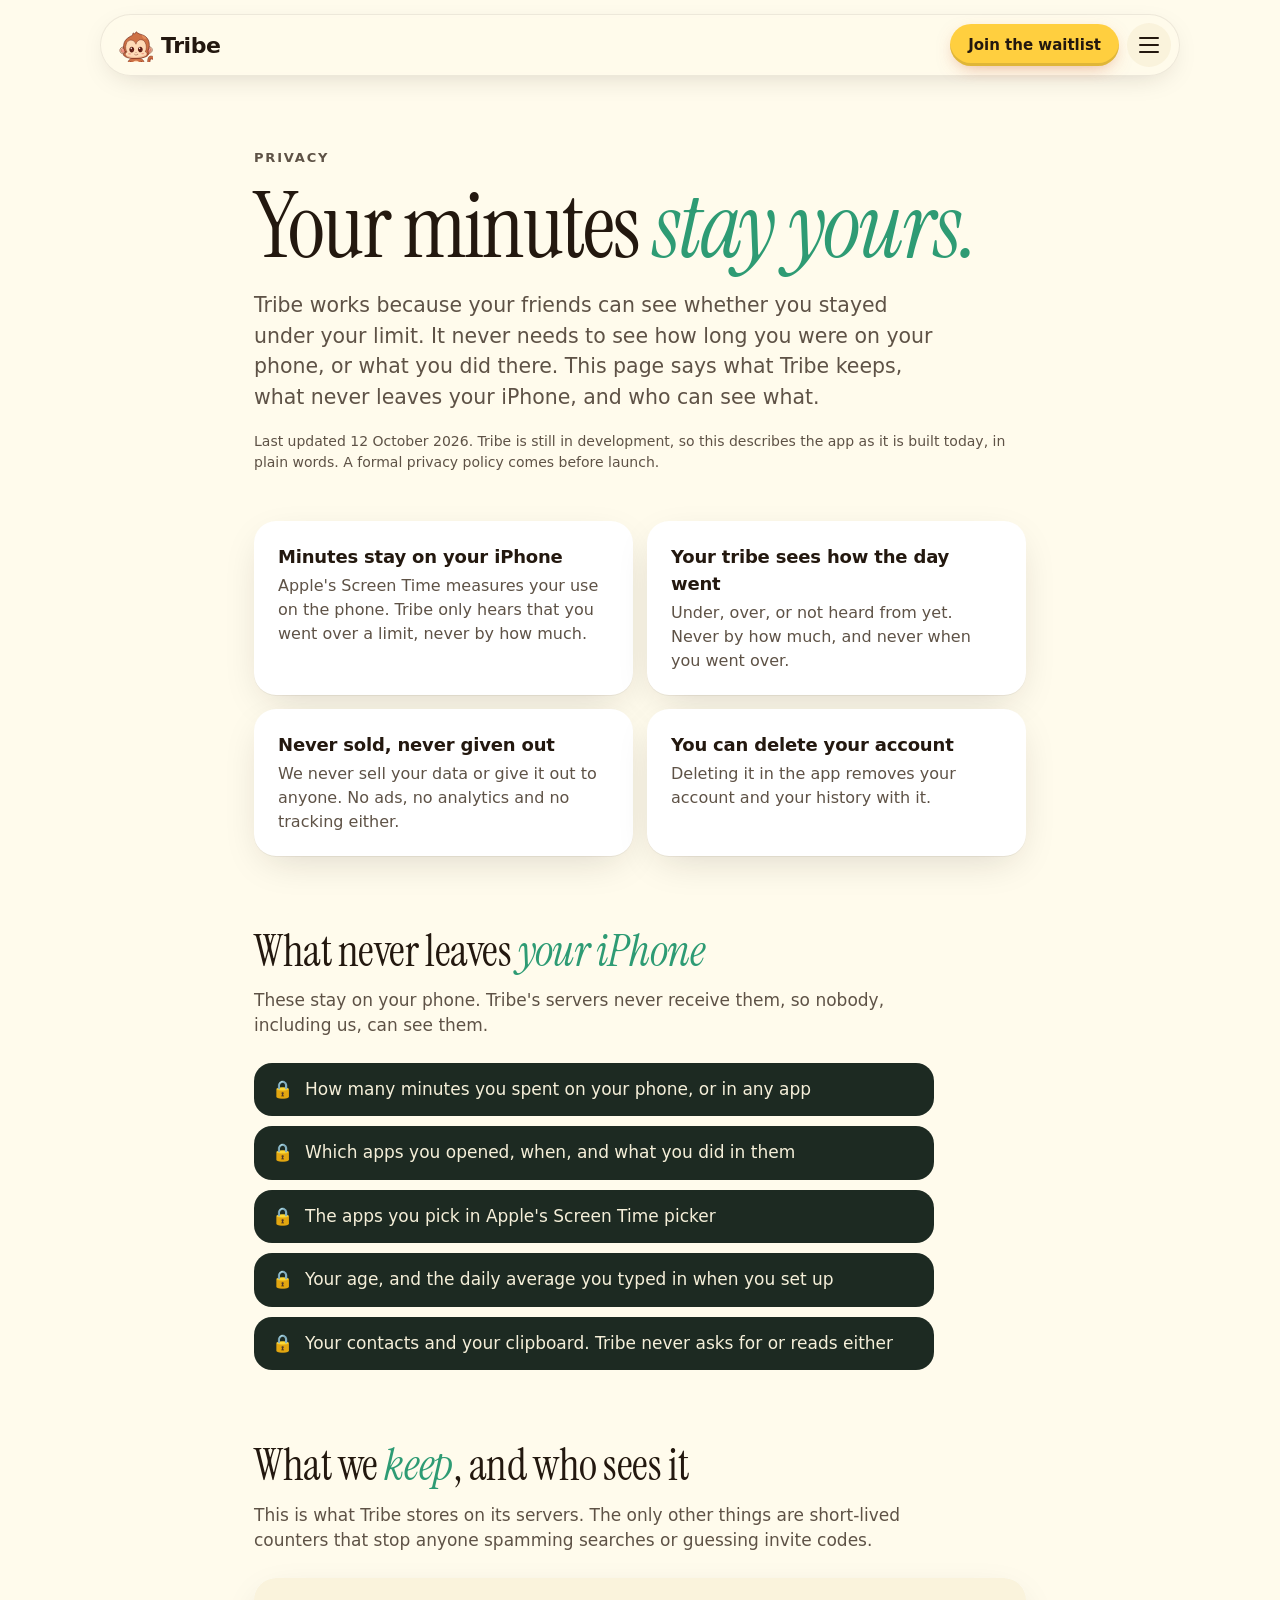
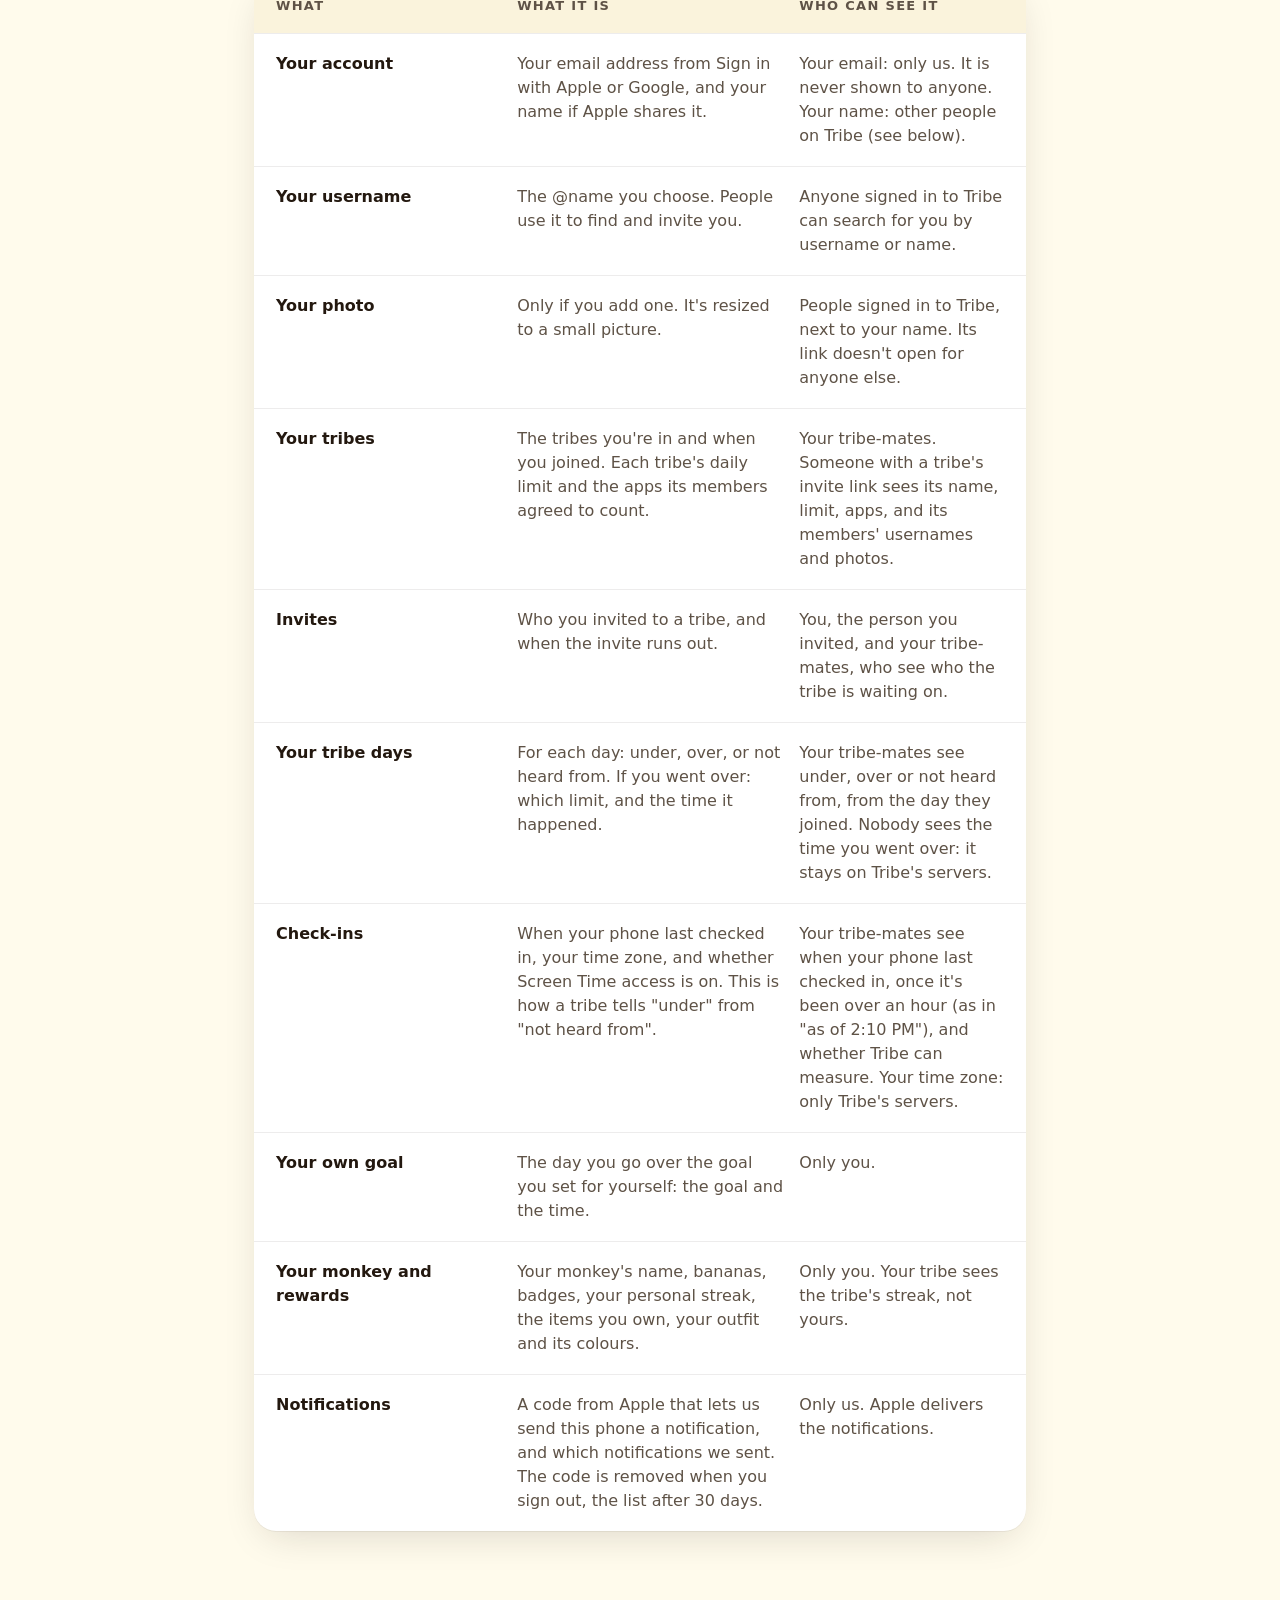
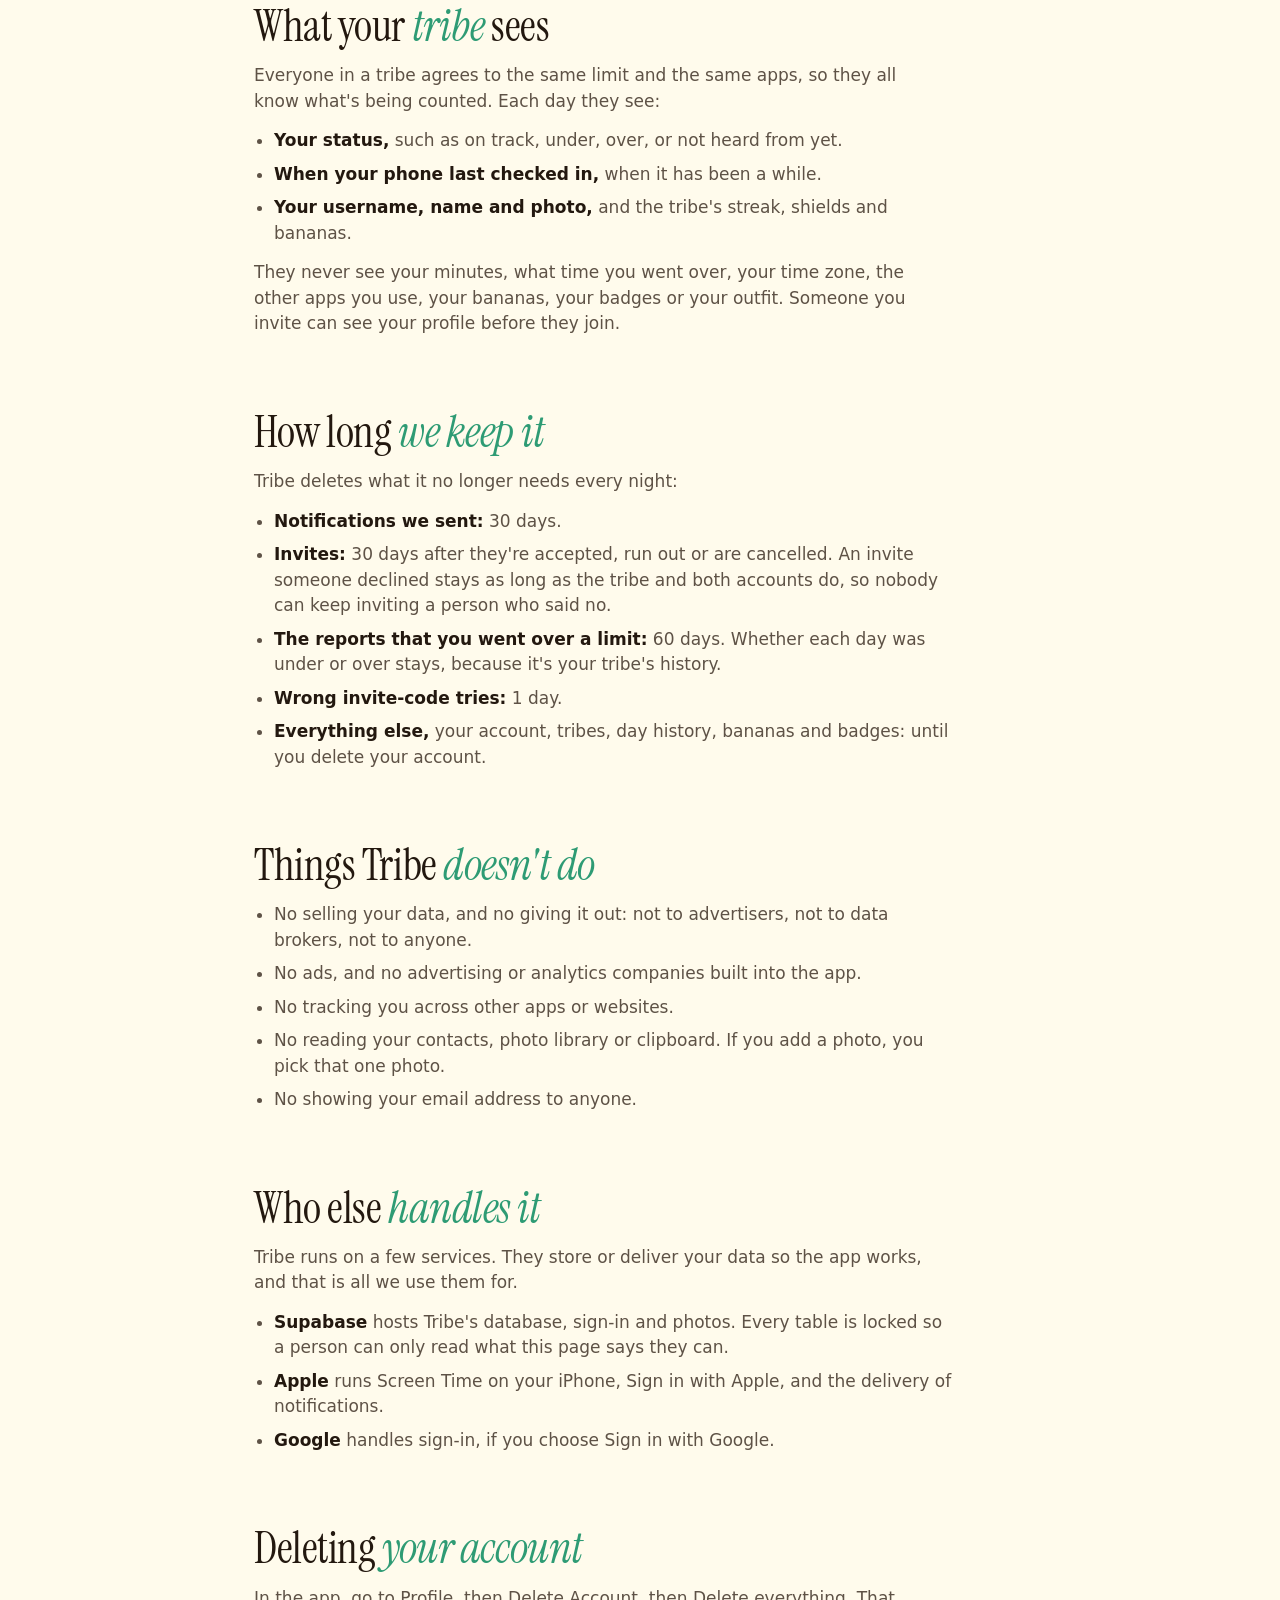
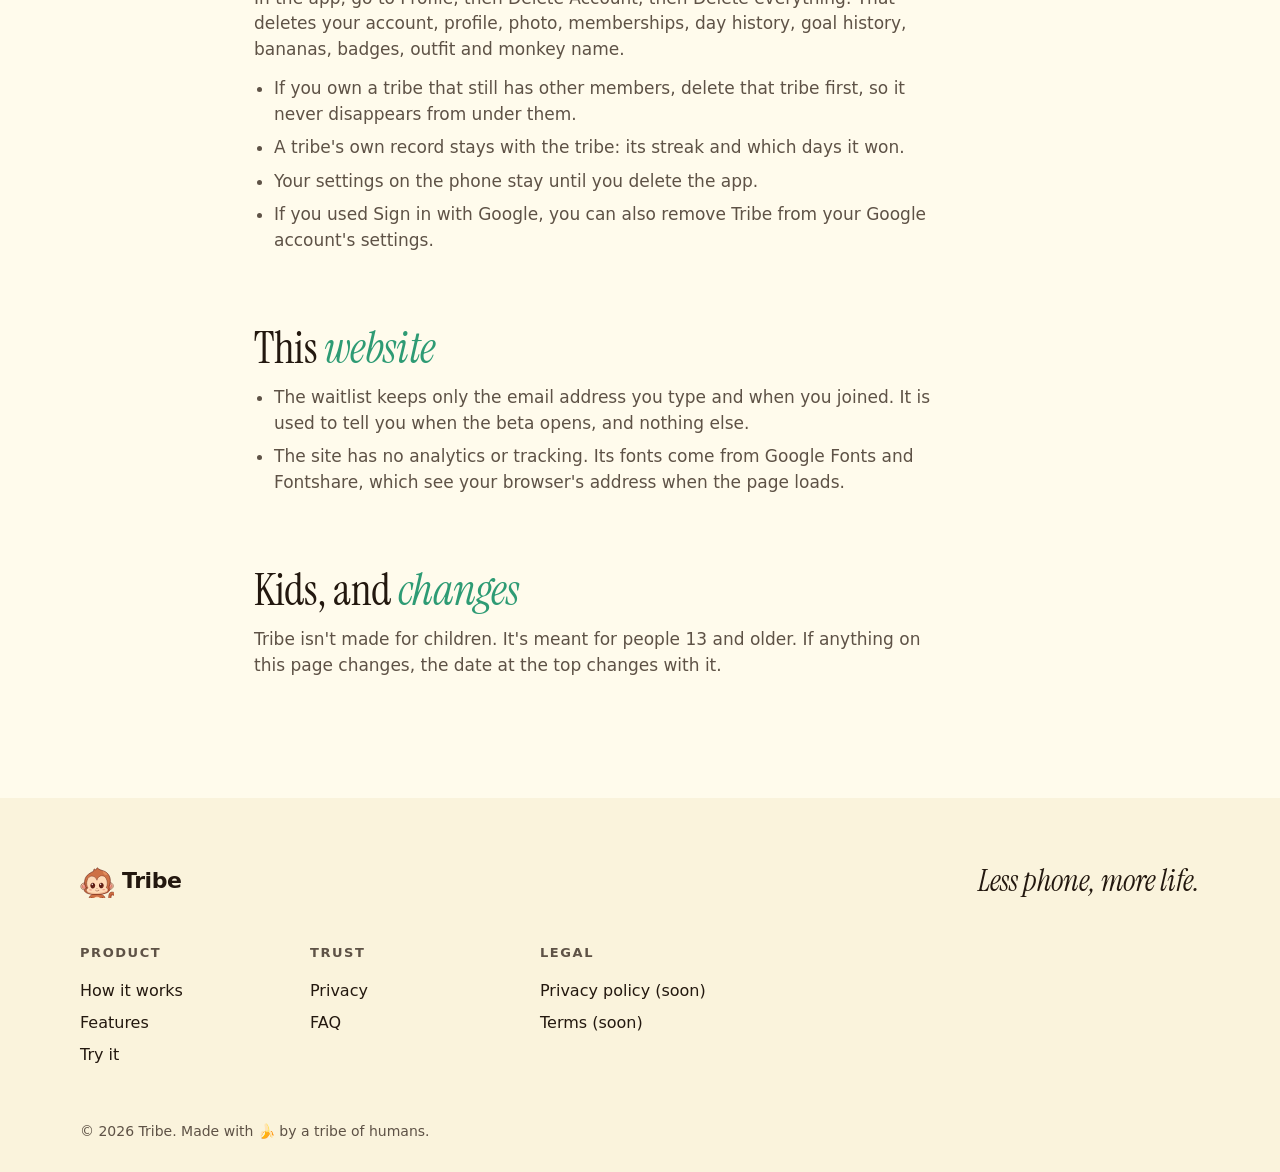
==== privacy.html @ dd42c08a "Tribe's website and app prototype, for GitHub Pages - / is the landing page and /privacy.html the pl" ====
<!doctype html>
<html lang="en">
<head>
  <meta charset="utf-8" />
  <meta name="viewport" content="width=device-width, initial-scale=1" />
  <title>Privacy — Tribe</title>
  <meta name="description" content="What Tribe keeps, what never leaves your iPhone, and who can see what. In plain words." />
  <meta property="og:title" content="Privacy — Tribe" />
  <meta property="og:description" content="Your minutes stay yours. What Tribe keeps, and who can see it." />
  <meta property="og:image" content="https://philipsantiago.github.io/tribewebsite/assets/og-image.png" />
  <meta property="og:url" content="https://philipsantiago.github.io/tribewebsite/privacy.html" />
  <meta name="twitter:card" content="summary_large_image" />
  <link rel="icon" href="assets/monkey-head.svg" type="image/svg+xml" />
  <link rel="preconnect" href="https://fonts.googleapis.com" />
  <link rel="preconnect" href="https://fonts.gstatic.com" crossorigin />
  <link href="https://fonts.googleapis.com/css2?family=Instrument+Serif:ital@0;1&display=swap" rel="stylesheet" />
  <link href="https://api.fontshare.com/v2/css?f[]=satoshi@400,500,700,900&display=swap" rel="stylesheet" />
  <link rel="stylesheet" href="styles.css" />
</head>
<body>

  <header class="nav-wrap">
    <nav class="nav" aria-label="Main">
      <a href="index.html" class="logo" aria-label="Tribe home">
        <img src="assets/monkey-head.svg" alt="" width="34" height="34" />
        <span>Tribe</span>
      </a>
      <div class="nav-end">
        <a href="index.html#waitlist" class="btn btn-primary btn-sm">Join the waitlist</a>
        <button class="menu-btn" type="button" aria-expanded="false" aria-controls="site-menu" aria-label="Menu">
          <span></span><span></span><span></span>
        </button>
      </div>
    </nav>
    <div class="menu" id="site-menu" hidden>
      <a href="index.html#how">How it works</a>
      <a href="index.html#play">Try it</a>
      <a href="index.html#faq">FAQ</a>
      <a href="privacy.html" aria-current="page">Privacy</a>
    </div>
  </header>

  <main class="policy">

    <div class="policy-hero">
      <p class="eyebrow">Privacy</p>
      <h1 class="display sm">Your minutes <em>stay yours.</em></h1>
      <p class="lede">Tribe works because your friends can see whether you stayed under your limit. It never needs to see
        how long you were on your phone, or what you did there. This page says what Tribe keeps, what never leaves your
        iPhone, and who can see what.</p>
      <p class="updated">Last updated 12 October 2026. Tribe is still in development, so this describes the app as it
        is built today, in plain words. A formal privacy policy comes before launch.</p>
    </div>

    <div class="short" aria-label="The short version">
      <div><b>Minutes stay on your iPhone</b><span>Apple's Screen Time measures your use on the phone. Tribe only hears
        that you went over a limit, never by how much.</span></div>
      <div><b>Your tribe sees how the day went</b><span>Under, over, or not heard from yet. Never by how much, and never
        when you went over.</span></div>
      <div><b>Never sold, never given out</b><span>We never sell your data or give it out to anyone. No ads, no
        analytics and no tracking either.</span></div>
      <div><b>You can delete your account</b><span>Deleting it in the app removes your account and your history
        with it.</span></div>
    </div>

    <section aria-labelledby="never">
      <h2 id="never">What never leaves <em>your iPhone</em></h2>
      <p>These stay on your phone. Tribe's servers never receive them, so nobody, including us, can see them.</p>
      <ul class="never">
        <li>How many minutes you spent on your phone, or in any app</li>
        <li>Which apps you opened, when, and what you did in them</li>
        <li>The apps you pick in Apple's Screen Time picker</li>
        <li>Your age, and the daily average you typed in when you set up</li>
        <li>Your contacts and your clipboard. Tribe never asks for or reads either</li>
      </ul>
    </section>

    <section aria-labelledby="keep">
      <h2 id="keep">What we <em>keep</em>, and who sees it</h2>
      <p>This is what Tribe stores on its servers. The only other things are short-lived counters that stop
        anyone spamming searches or guessing invite codes.</p>
      <div class="data" role="table" aria-label="What Tribe keeps">
        <div class="data-row data-head" role="row">
          <span role="columnheader">What</span><span role="columnheader">What it is</span><span role="columnheader">Who can see it</span>
        </div>
        <div class="data-row" role="row">
          <b role="cell">Your account</b>
          <span role="cell">Your email address from Sign in with Apple or Google, and your name if Apple shares it.</span>
          <span role="cell">Your email: only us. It is never shown to anyone. Your name: other people on Tribe (see below).</span>
        </div>
        <div class="data-row" role="row">
          <b role="cell">Your username</b>
          <span role="cell">The @name you choose. People use it to find and invite you.</span>
          <span role="cell">Anyone signed in to Tribe can search for you by username or name.</span>
        </div>
        <div class="data-row" role="row">
          <b role="cell">Your photo</b>
          <span role="cell">Only if you add one. It's resized to a small picture.</span>
          <span role="cell">People signed in to Tribe, next to your name. Its link doesn't open for anyone
            else.</span>
        </div>
        <div class="data-row" role="row">
          <b role="cell">Your tribes</b>
          <span role="cell">The tribes you're in and when you joined. Each tribe's daily limit and the apps its members
            agreed to count.</span>
          <span role="cell">Your tribe-mates. Someone with a tribe's invite link sees its name, limit, apps, and its
            members' usernames and photos.</span>
        </div>
        <div class="data-row" role="row">
          <b role="cell">Invites</b>
          <span role="cell">Who you invited to a tribe, and when the invite runs out.</span>
          <span role="cell">You, the person you invited, and your tribe-mates, who see who the tribe is waiting
            on.</span>
        </div>
        <div class="data-row" role="row">
          <b role="cell">Your tribe days</b>
          <span role="cell">For each day: under, over, or not heard from. If you went over: which limit, and the time it
            happened.</span>
          <span role="cell">Your tribe-mates see under, over or not heard from, from the day they joined. Nobody sees
            the time you went over: it stays on Tribe's servers.</span>
        </div>
        <div class="data-row" role="row">
          <b role="cell">Check-ins</b>
          <span role="cell">When your phone last checked in, your time zone, and whether Screen Time access is on. This
            is how a tribe tells "under" from "not heard from".</span>
          <span role="cell">Your tribe-mates see when your phone last checked in, once it's been over an hour (as in
            "as of 2:10 PM"), and whether Tribe can measure. Your time zone: only Tribe's servers.</span>
        </div>
        <div class="data-row" role="row">
          <b role="cell">Your own goal</b>
          <span role="cell">The day you go over the goal you set for yourself: the goal and the time.</span>
          <span role="cell">Only you.</span>
        </div>
        <div class="data-row" role="row">
          <b role="cell">Your monkey and rewards</b>
          <span role="cell">Your monkey's name, bananas, badges, your personal streak, the items you own, your outfit and
            its colours.</span>
          <span role="cell">Only you. Your tribe sees the tribe's streak, not yours.</span>
        </div>
        <div class="data-row" role="row">
          <b role="cell">Notifications</b>
          <span role="cell">A code from Apple that lets us send this phone a notification, and which notifications we
            sent. The code is removed when you sign out, the list after 30 days.</span>
          <span role="cell">Only us. Apple delivers the notifications.</span>
        </div>
      </div>
    </section>

    <section aria-labelledby="tribe">
      <h2 id="tribe">What your <em>tribe</em> sees</h2>
      <p>Everyone in a tribe agrees to the same limit and the same apps, so they all know what's being counted. Each
        day they see:</p>
      <ul>
        <li><strong>Your status,</strong> such as on track, under, over, or not heard from yet.</li>
        <li><strong>When your phone last checked in,</strong> when it has been a while.</li>
        <li><strong>Your username, name and photo,</strong> and the tribe's streak, shields and bananas.</li>
      </ul>
      <p>They never see your minutes, what time you went over, your time zone, the other apps you use, your bananas,
        your badges or your outfit. Someone you
        invite can see your profile before they join.</p>
    </section>

    <section aria-labelledby="how-long">
      <h2 id="how-long">How long <em>we keep it</em></h2>
      <p>Tribe deletes what it no longer needs every night:</p>
      <ul>
        <li><strong>Notifications we sent:</strong> 30 days.</li>
        <li><strong>Invites:</strong> 30 days after they're accepted, run out or are cancelled. An invite someone
          declined stays as long as the tribe and both accounts do, so nobody can keep inviting a person who said
          no.</li>
        <li><strong>The reports that you went over a limit:</strong> 60 days. Whether each day was under or over
          stays, because it's your tribe's history.</li>
        <li><strong>Wrong invite-code tries:</strong> 1 day.</li>
        <li><strong>Everything else,</strong> your account, tribes, day history, bananas and badges: until you delete
          your account.</li>
      </ul>
    </section>

    <section aria-labelledby="never-do">
      <h2 id="never-do">Things Tribe <em>doesn't do</em></h2>
      <ul>
        <li>No selling your data, and no giving it out: not to advertisers, not to data brokers, not to anyone.</li>
        <li>No ads, and no advertising or analytics companies built into the app.</li>
        <li>No tracking you across other apps or websites.</li>
        <li>No reading your contacts, photo library or clipboard. If you add a photo, you pick that one photo.</li>
        <li>No showing your email address to anyone.</li>
      </ul>
    </section>

    <section aria-labelledby="who">
      <h2 id="who">Who else <em>handles it</em></h2>
      <p>Tribe runs on a few services. They store or deliver your data so the app works, and that is all we use them
        for.</p>
      <ul>
        <li><strong>Supabase</strong> hosts Tribe's database, sign-in and photos. Every table is locked so a person can
          only read what this page says they can.</li>
        <li><strong>Apple</strong> runs Screen Time on your iPhone, Sign in with Apple, and the delivery of
          notifications.</li>
        <li><strong>Google</strong> handles sign-in, if you choose Sign in with Google.</li>
      </ul>
    </section>

    <section aria-labelledby="delete">
      <h2 id="delete">Deleting <em>your account</em></h2>
      <p>In the app, go to Profile, then Delete Account, then Delete everything. That deletes your account, profile,
        photo, memberships, day history, goal history, bananas, badges, outfit and monkey name.</p>
      <ul>
        <li>If you own a tribe that still has other members, delete that tribe first, so it never disappears from under
          them.</li>
        <li>A tribe's own record stays with the tribe: its streak and which days it won.</li>
        <li>Your settings on the phone stay until you delete the app.</li>
        <li>If you used Sign in with Google, you can also remove Tribe from your Google account's settings.</li>
      </ul>
    </section>

    <section aria-labelledby="site">
      <h2 id="site">This <em>website</em></h2>
      <ul>
        <li>The waitlist keeps only the email address you type and when you joined. It is used to tell you when the
          beta opens, and nothing else.</li>
        <li>The site has no analytics or tracking. Its fonts come from Google Fonts and Fontshare, which see your
          browser's address when the page loads.</li>
      </ul>
    </section>

    <section aria-labelledby="kids">
      <h2 id="kids">Kids, and <em>changes</em></h2>
      <p>Tribe isn't made for children. It's meant for people 13 and older. If anything on this page changes, the date
        at the top changes with it.</p>
    </section>

  </main>

  <footer class="footer">
    <div class="footer-top">
      <a href="index.html" class="logo"><img src="assets/monkey-head.svg" alt="" width="34" height="34" /><span>Tribe</span></a>
      <p class="footer-tag">Less phone, more life.</p>
    </div>
    <div class="footer-cols">
      <div><h4>Product</h4><a href="index.html#how">How it works</a><a href="index.html#features">Features</a><a href="index.html#play">Try it</a></div>
      <div><h4>Trust</h4><a href="privacy.html" aria-current="page">Privacy</a><a href="index.html#faq">FAQ</a></div>
      <div><h4>Legal</h4><a href="#" aria-disabled="true">Privacy policy (soon)</a><a href="#" aria-disabled="true">Terms (soon)</a></div>
    </div>
    <p class="copyright">© 2026 Tribe. Made with 🍌 by a tribe of humans.</p>
  </footer>

  <script src="menu.js"></script>
</body>
</html>
---- styles.css ----
/* Tribe marketing site
 * Palette draws from design/illustrations/palette.css and the mascot style sheet.
 * Type: Instrument Serif (display) + Satoshi (body), per the Tribe design notes. */
:root {
  --cream: #FFFBEC;
  --cream-2: #FAF3DC;
  --sand: #F3E8C8;
  --ink: #23180F;
  --ink-soft: #5E5246;
  --maroon: #5A2016;
  --leaf: #2E9B74;
  --leaf-soft: #D5EEDF;
  --sun: #FFCF3F;
  --sun-soft: #FFE99A;
  --ginger: #CF6A3E;
  --coral: #F08A7C;
  --night: #1D2A22;
  --radius: 28px;
  --shadow: 0 1px 0 rgba(35, 24, 15, .06), 0 12px 40px -12px rgba(35, 24, 15, .18);
  --serif: "Instrument Serif", "EB Garamond", Georgia, serif;
  --sans: "Satoshi", system-ui, -apple-system, "Segoe UI", sans-serif;
}

* { box-sizing: border-box; margin: 0; padding: 0; }
html { scroll-behavior: smooth; }
section[id] { scroll-margin-top: 70px; }
body {
  font-family: var(--sans);
  color: var(--ink);
  background: var(--cream);
  -webkit-font-smoothing: antialiased;
  line-height: 1.5;
  overflow-x: clip;
}
html { overflow-x: clip; }
img { max-width: 100%; display: block; }
a { color: inherit; text-decoration: none; }
button { font: inherit; cursor: pointer; border: 0; background: none; color: inherit; }
.sr-only { position: absolute; width: 1px; height: 1px; overflow: hidden; clip: rect(0 0 0 0); }

/* ---------- type ---------- */
.display {
  font-family: var(--serif);
  font-weight: 400;
  font-size: clamp(64px, 11vw, 148px);
  line-height: .92;
  letter-spacing: -.02em;
}
.display.sm { font-size: clamp(48px, 7vw, 96px); }
.display em, .h2 em { font-style: italic; color: var(--leaf); }
.h2 {
  font-family: var(--serif);
  font-weight: 400;
  font-size: clamp(40px, 5.6vw, 72px);
  line-height: 1;
  letter-spacing: -.015em;
  max-width: 15ch;
}
.h2.center { text-align: center; margin: 0 auto; }
.eyebrow {
  font-size: 13px;
  font-weight: 700;
  letter-spacing: .14em;
  text-transform: uppercase;
  color: var(--ink-soft);
  margin-bottom: 18px;
}
.lede { font-size: clamp(18px, 1.6vw, 21px); color: var(--ink-soft); max-width: 34em; }
.sub { font-size: 19px; color: var(--ink-soft); max-width: 36em; margin-top: 20px; }
.fine { font-size: 14px; color: var(--ink-soft); margin-top: 14px; }

/* ---------- buttons ---------- */
.btn {
  display: inline-flex; align-items: center; gap: 10px;
  padding: 14px 24px;
  border-radius: 999px;
  font-weight: 700;
  font-size: 16px;
  transition: transform .2s cubic-bezier(.3, 1.6, .5, 1), box-shadow .2s, background .2s;
}
.btn:hover { transform: translateY(-2px) scale(1.02); }
.btn:active { transform: scale(.97); }
.btn-primary {
  background: var(--sun);
  color: var(--ink);
  box-shadow: inset 0 -3px 0 rgba(0, 0, 0, .12), 0 6px 18px -6px rgba(207, 106, 62, .55);
}
.btn-primary:hover { background: #FFD95C; }
.btn-ghost { background: transparent; box-shadow: inset 0 0 0 1.5px rgba(35, 24, 15, .2); }
.btn-ghost:hover { background: rgba(255, 255, 255, .6); }
.btn-sm { padding: 10px 18px; font-size: 15px; }
.btn-lg { padding: 18px 30px; font-size: 17px; }
:focus-visible { outline: 3px solid var(--leaf); outline-offset: 3px; border-radius: 12px; }

/* ---------- announce + nav ---------- */
.announce {
  background: var(--night);
  color: #F5EFD9;
  font-size: 14px;
  text-align: center;
  padding: 10px 16px;
  display: flex; gap: 14px; justify-content: center; flex-wrap: wrap;
}
.announce a { color: var(--sun); font-weight: 700; }
.nav-wrap { position: sticky; top: 12px; z-index: 50; padding: 0 16px; margin-top: 14px; }
.nav {
  max-width: 1080px; margin: 0 auto;
  display: flex; align-items: center; justify-content: space-between; gap: 16px;
  padding: 8px 8px 8px 18px;
  background: rgba(255, 251, 236, .82);
  backdrop-filter: blur(14px) saturate(1.4);
  -webkit-backdrop-filter: blur(14px) saturate(1.4);
  border: 1px solid rgba(35, 24, 15, .08);
  border-radius: 999px;
  box-shadow: 0 8px 30px -14px rgba(35, 24, 15, .25);
}
.logo { display: flex; align-items: center; gap: 8px; font-weight: 900; font-size: 22px; letter-spacing: -.02em; }
.logo img { transition: transform .4s cubic-bezier(.3, 1.6, .5, 1); }
.logo:hover img { transform: rotate(-14deg) scale(1.1); }
.nav-end { display: flex; align-items: center; gap: 8px; }
/* Three bars, top right, on every width; they turn into an X while open. */
.menu-btn {
  width: 44px; height: 44px; border-radius: 50%;
  display: grid; place-content: center; gap: 5px;
  background: var(--cream-2); transition: background .2s;
}
.menu-btn:hover { background: #fff; }
.menu-btn span { display: block; width: 20px; height: 2px; border-radius: 2px; background: var(--ink); transition: transform .25s, opacity .2s; }
.menu-btn[aria-expanded="true"] span:nth-child(1) { transform: translateY(7px) rotate(45deg); }
.menu-btn[aria-expanded="true"] span:nth-child(2) { opacity: 0; }
.menu-btn[aria-expanded="true"] span:nth-child(3) { transform: translateY(-7px) rotate(-45deg); }
.menu {
  position: absolute; top: calc(100% + 10px); right: max(16px, calc((100% - 1080px) / 2));
  width: min(280px, calc(100% - 32px));
  display: flex; flex-direction: column; padding: 8px;
  background: #fff; border-radius: 24px; box-shadow: var(--shadow);
  border: 1px solid rgba(35, 24, 15, .08);
}
.menu[hidden] { display: none; }
.menu a { padding: 14px 16px; border-radius: 16px; font-weight: 700; font-size: 17px; }
.menu a:hover, .menu a[aria-current="page"] { background: var(--cream-2); }

/* ---------- hero ---------- */
.hero {
  position: relative;
  text-align: center;
  padding: 90px 20px 40px;
  display: flex; flex-direction: column; align-items: center;
}
.hero .lede { margin: 30px auto 0; }
.hero-ctas { display: flex; gap: 12px; justify-content: center; flex-wrap: wrap; margin-top: 34px; }
.circle-text {
  position: absolute; left: max(2vw, 10px); top: 120px;
  width: 170px; height: 170px;
  font-size: 13.4px; font-weight: 700; letter-spacing: .14em; text-transform: uppercase;
  fill: var(--ink-soft);
  animation: spin 26s linear infinite;
}
@keyframes spin { to { transform: rotate(360deg); } }

.hero-stage { position: relative; margin-top: 70px; width: 100%; max-width: 900px; display: flex; justify-content: center; }
.hero-stage::before {
  content: ""; position: absolute; inset: 8% 10% -4%;
  background: radial-gradient(closest-side, var(--leaf-soft), transparent 70%),
              radial-gradient(closest-side at 70% 40%, var(--sun-soft), transparent 70%);
  filter: blur(10px); z-index: -1;
}
.phone {
  width: 300px;
  aspect-ratio: 9 / 19;
  background: #1A1410;
  border-radius: 48px;
  padding: 11px;
  box-shadow: 0 40px 80px -30px rgba(35, 24, 15, .5), inset 0 0 0 2px #3a2e25;
  position: relative;
  transform: rotate(-3deg);
  animation: phoneFloat 6s ease-in-out infinite;
}
@keyframes phoneFloat { 50% { transform: rotate(-2deg) translateY(-12px); } }
.phone-notch { position: absolute; top: 20px; left: 50%; translate: -50% 0; width: 90px; height: 26px; background: #000; border-radius: 20px; z-index: 2; }
.screen {
  height: 100%;
  border-radius: 38px;
  background: linear-gradient(180deg, #E9F6EE 0%, var(--cream) 55%);
  padding: 58px 16px 14px;
  display: flex; flex-direction: column; gap: 12px;
  text-align: left; overflow: hidden;
}
.scr-top { display: flex; justify-content: space-between; align-items: center; }
.scr-title { font-weight: 900; font-size: 17px; }
.scr-pill { font-size: 11px; font-weight: 700; padding: 4px 9px; border-radius: 99px; background: #fff; }
.scr-streak { display: flex; align-items: baseline; gap: 6px; background: #fff; border-radius: 18px; padding: 10px 14px; box-shadow: var(--shadow); }
.scr-streak .flame { font-size: 22px; animation: flicker 1.4s ease-in-out infinite; display: inline-block; transform-origin: bottom; }
.scr-streak .big { font-family: var(--serif); font-size: 38px; line-height: 1; }
.scr-streak .lbl { font-size: 13px; color: var(--ink-soft); font-weight: 500; }
@keyframes flicker { 50% { transform: scale(1.12) rotate(-4deg); } }
.scr-grid { display: grid; grid-template-columns: 1fr 1fr; gap: 9px; }
.tile { background: #fff; border-radius: 18px; padding: 8px 6px 9px; display: flex; flex-direction: column; align-items: center; position: relative; box-shadow: 0 2px 8px -4px rgba(0, 0, 0, .15); }
.tile img { width: 74px; height: 74px; animation: bob 2.6s ease-in-out infinite; }
.tile:nth-child(2) img { animation-delay: -.6s; }
.tile:nth-child(3) img { animation-delay: -1.2s; }
.tile:nth-child(4) img { animation-delay: -1.8s; }
.tile span { font-size: 12px; font-weight: 700; }
.tile b { position: absolute; top: 6px; right: 8px; width: 20px; height: 20px; border-radius: 50%; font-size: 11px; display: grid; place-items: center; }
.ok { background: var(--leaf); color: #fff; }
.no { background: var(--coral); color: #fff; }
.scr-status { text-align: center; font-weight: 700; font-size: 14px; padding: 9px; background: var(--leaf-soft); color: #1d6a4e; border-radius: 14px; }
.scr-tabs { margin-top: auto; display: flex; justify-content: space-around; align-items: center; background: #fff; border-radius: 22px; padding: 8px; font-size: 18px; }
.scr-tabs .plus { background: var(--sun); width: 36px; height: 36px; border-radius: 50%; display: grid; place-items: center; font-weight: 900; }
@keyframes bob { 50% { transform: translateY(-6px); } }

.float-card {
  position: absolute; z-index: 3;
  display: flex; gap: 12px; align-items: center; text-align: left;
  background: #fff; padding: 14px 18px; border-radius: 20px;
  box-shadow: var(--shadow);
  animation: drift 7s ease-in-out infinite;
}
.float-card strong { display: block; font-size: 16px; }
.float-card small { color: var(--ink-soft); font-size: 13px; }
.fc-emoji { font-size: 28px; }
.fc-left { left: 2%; top: 22%; transform: rotate(-4deg); }
.fc-right { right: 2%; top: 58%; transform: rotate(3deg); animation-delay: -3s; }
@keyframes drift { 50% { translate: 0 -14px; } }

/* ---------- ribbon ---------- */
.ribbon {
  margin: 70px -5vw 0;
  background: var(--ink);
  color: var(--cream);
  transform: rotate(-2.5deg);
  padding: 18px 0;
  overflow: hidden;
}
.ribbon-track { display: flex; gap: 48px; width: max-content; animation: marquee 32s linear infinite; font-size: 20px; font-weight: 700; white-space: nowrap; }
.ribbon-track span::after { content: "✓"; color: var(--sun); margin-left: 12px; }
@keyframes marquee { to { transform: translateX(-50%); } }

/* ---------- sections ---------- */
.section { max-width: 1120px; margin: 0 auto; padding: 130px 24px 20px; }

/* calculator */
.calc-card {
  margin-top: 48px;
  display: grid; grid-template-columns: 1fr 1.1fr; gap: 28px;
  background: #fff; border-radius: var(--radius); padding: 36px;
  box-shadow: var(--shadow);
}
.calc-inputs { display: flex; flex-direction: column; justify-content: center; gap: 34px; }
.slider-top { display: flex; justify-content: space-between; align-items: baseline; font-weight: 700; margin-bottom: 14px; }
.slider-top output { font-family: var(--serif); font-size: 40px; font-weight: 400; line-height: 1; }
input[type=range] { -webkit-appearance: none; appearance: none; width: 100%; height: 14px; border-radius: 99px; background: var(--cream-2); outline-offset: 6px; }
input[type=range]::-webkit-slider-thumb {
  -webkit-appearance: none; width: 34px; height: 34px; border-radius: 50%;
  background: var(--sun) url("assets/monkey-head.svg") center / 100% no-repeat;
  border: 3px solid #fff; box-shadow: 0 4px 12px rgba(0, 0, 0, .25); cursor: grab;
  transition: transform .15s;
}
input[type=range]:active::-webkit-slider-thumb { transform: scale(1.18); cursor: grabbing; }
input[type=range]::-moz-range-thumb {
  width: 30px; height: 30px; border-radius: 50%;
  background: var(--sun) url("assets/monkey-head.svg") center / 100% no-repeat;
  border: 3px solid #fff; box-shadow: 0 4px 12px rgba(0, 0, 0, .25);
}
.calc-result { background: var(--leaf); color: #fff; border-radius: 22px; padding: 30px; display: flex; flex-direction: column; justify-content: space-between; gap: 24px; }
.calc-big span { font-family: var(--serif); font-size: clamp(64px, 8vw, 104px); line-height: .9; display: block; transition: transform .2s; }
.calc-big small { font-size: 18px; font-weight: 500; opacity: .9; }
.calc-equiv { display: grid; grid-template-columns: repeat(3, 1fr); gap: 10px; }
.calc-equiv div { background: rgba(255, 255, 255, .14); border-radius: 16px; padding: 12px; }
.calc-equiv b { display: block; font-family: var(--serif); font-size: 34px; font-weight: 400; line-height: 1; }
.calc-equiv span { font-size: 13px; opacity: .9; }
.calc-result.zero { background: var(--ink-soft); }

/* steps */
.steps { display: grid; grid-template-columns: repeat(3, 1fr); gap: 22px; margin-top: 56px; }
.step { background: #fff; border-radius: var(--radius); padding: 18px 18px 30px; box-shadow: var(--shadow); transition: transform .3s cubic-bezier(.3, 1.6, .5, 1); position: relative; }
.step:hover { transform: translateY(-6px) rotate(-.5deg); }
.step h3 { font-size: 24px; font-weight: 900; letter-spacing: -.02em; margin: 6px 8px 8px; }
.step p { color: var(--ink-soft); margin: 0 8px; }
.step-n { position: absolute; top: 28px; left: 28px; width: 34px; height: 34px; border-radius: 50%; background: var(--ink); color: var(--cream); display: grid; place-items: center; font-weight: 900; z-index: 2; }
.step-art { height: 230px; border-radius: 20px; margin-bottom: 18px; display: grid; place-items: center; position: relative; overflow: hidden; }
.art-1 { background: var(--sun-soft); }
.art-2 { background: var(--leaf-soft); }
.art-3 { background: #FBE0D6; }
.dial { width: 130px; height: 130px; border-radius: 50%; background: #fff; display: grid; place-content: center; text-align: center; box-shadow: 0 0 0 12px rgba(255, 255, 255, .5), var(--shadow); }
.dial-num { font-family: var(--serif); font-size: 52px; line-height: 1; }
.dial-lbl { font-size: 13px; color: var(--ink-soft); font-weight: 700; }
.app-chips { position: absolute; bottom: 18px; display: flex; gap: 8px; }
.app-chips span { width: 40px; height: 40px; background: #fff; border-radius: 12px; display: grid; place-items: center; font-size: 20px; box-shadow: 0 3px 8px -4px rgba(0, 0, 0, .2); }
.step:hover .app-chips span { animation: hop .5s ease; }
.step:hover .app-chips span:nth-child(2) { animation-delay: .08s; }
.step:hover .app-chips span:nth-child(3) { animation-delay: .16s; }
@keyframes hop { 40% { transform: translateY(-10px); } }
.invite-bubble { background: #fff; border-radius: 18px; padding: 12px 12px 12px 16px; display: flex; gap: 12px; align-items: center; font-size: 15px; box-shadow: var(--shadow); }
.ib-btn { background: var(--leaf); color: #fff; font-weight: 700; padding: 6px 14px; border-radius: 99px; }
.avatars { position: absolute; bottom: 22px; display: flex; }
.avatars span { width: 44px; height: 44px; border-radius: 50%; background: #fff; border: 3px solid var(--leaf-soft); display: grid; place-items: center; font-size: 20px; margin-left: -10px; transition: transform .3s; }
.avatars .more { font-size: 13px; font-weight: 900; background: var(--ink); color: #fff; }
.step:hover .avatars span { transform: translateY(-6px); }
.art-3 img { width: 170px; }
.bob { animation: bob 2.4s ease-in-out infinite; }
.banana { position: absolute; font-size: 26px; top: -30px; animation: fall 3s linear infinite; }
.b1 { left: 20%; } .b2 { left: 50%; animation-delay: -1s; } .b3 { left: 76%; animation-delay: -2s; }
@keyframes fall { to { transform: translateY(300px) rotate(360deg); } }

/* play */
.play-board {
  margin-top: 48px; position: relative; overflow: hidden;
  background: linear-gradient(180deg, #E4F4EA, #FFF6D6);
  border-radius: 36px; padding: 32px;
  box-shadow: var(--shadow);
}
.play-status {
  display: flex; align-items: center; gap: 16px;
  background: #fff; border-radius: 20px; padding: 16px 22px;
  max-width: 560px; margin: 0 auto;
  transition: background .3s, transform .3s;
}
.play-status strong { display: block; font-size: 18px; }
.play-status small { color: var(--ink-soft); font-size: 14px; }
.ps-emoji { font-size: 34px; }
.play-status.risk { background: #FFE8E2; }
.play-status.win { background: var(--leaf); color: #fff; }
.play-status.win small { color: #E5F7EC; }
.play-status.lose { background: #FCE3DD; }
.play-status.pop { animation: pop .4s cubic-bezier(.3, 1.6, .5, 1); }
@keyframes pop { 40% { transform: scale(1.04); } }
.troop { display: grid; grid-template-columns: repeat(4, 1fr); gap: 18px; margin: 34px auto; max-width: 820px; }
.mk {
  background: #fff; border-radius: 26px; padding: 16px 10px 14px;
  display: flex; flex-direction: column; align-items: center; gap: 4px;
  box-shadow: 0 6px 20px -10px rgba(0, 0, 0, .25);
  transition: transform .25s cubic-bezier(.3, 1.6, .5, 1), background .3s;
  position: relative;
}
.mk:hover { transform: translateY(-6px) rotate(-1.5deg); }
.mk:active { transform: scale(.94); }
.mk img { width: 120px; height: 120px; animation: bob 2.6s ease-in-out infinite; transition: filter .3s; }
.mk:nth-child(2) img { animation-delay: -.7s; }
.mk:nth-child(3) img { animation-delay: -1.4s; }
.mk:nth-child(4) img { animation-delay: -2.1s; }
.mk-name { font-weight: 900; font-size: 18px; }
.mk-tag { font-size: 13px; font-weight: 700; padding: 3px 10px; border-radius: 99px; background: var(--leaf-soft); color: #1d6a4e; }
.mk[aria-pressed=true] { background: #FFF1EC; }
.mk[aria-pressed=true] img { animation: sulk 2.6s ease-in-out infinite; filter: saturate(.55); }
.mk[aria-pressed=true] .mk-tag { background: var(--coral); color: #fff; }
@keyframes sulk { 50% { transform: rotate(-6deg) translateY(4px); } }
.mk.celebrate img { animation: jump .6s ease-in-out 3; }
@keyframes jump { 50% { transform: translateY(-26px) rotate(6deg); } }
.play-actions { display: flex; gap: 12px; justify-content: center; }
.confetti { position: absolute; inset: 0; pointer-events: none; }
.confetti i { position: absolute; top: -40px; font-style: normal; font-size: 26px; animation: rain 2.2s ease-in forwards; }
@keyframes rain { to { transform: translateY(620px) rotate(540deg); opacity: .2; } }

/* bento */
.bento { display: grid; grid-template-columns: repeat(6, 1fr); gap: 18px; margin-top: 56px; }
.card { background: #fff; border-radius: var(--radius); padding: 28px; box-shadow: var(--shadow); transition: transform .3s cubic-bezier(.3, 1.6, .5, 1); }
.card:hover { transform: translateY(-4px); }
.card h3 { font-size: 22px; font-weight: 900; letter-spacing: -.02em; margin-bottom: 8px; }
.card p { color: var(--ink-soft); }
.c-streak { grid-column: span 4; background: var(--sun-soft); }
.c-shield { grid-column: span 2; background: var(--leaf-soft); }
.c-banana { grid-column: span 2; }
.c-badges { grid-column: span 2; background: #FBE0D6; }
.c-tz { grid-column: span 2; }
.c-link { grid-column: span 6; background: var(--ink); color: var(--cream); display: flex; justify-content: space-between; align-items: center; gap: 20px; }
.c-link p { color: #CFC5B1; }
.streak-row { display: flex; gap: 10px; margin-top: 22px; }
.d { width: 46px; height: 46px; border-radius: 50%; display: grid; place-items: center; font-weight: 900; background: rgba(255, 255, 255, .6); }
.d.on { background: var(--ginger); color: #fff; }
.d.today { border: 3px dashed var(--ginger); color: var(--ginger); animation: pulse 1.6s ease-in-out infinite; }
@keyframes pulse { 50% { transform: scale(1.1); } }
.badge-row { display: flex; gap: 8px; margin: 6px 0 12px; }
.badge-row span { width: 42px; height: 42px; border-radius: 50%; background: #fff; display: grid; place-items: center; font-size: 20px; transition: transform .3s; }
.c-badges:hover .badge-row span { transform: rotate(-12deg) scale(1.1); }

/* ---------- privacy page (privacy.html) ---------- */
.policy { max-width: 820px; margin: 0 auto; padding: 72px 24px 120px; }
.policy-hero .display { margin-top: 10px; }
.policy-hero .lede { margin-top: 22px; }
.policy .updated { margin-top: 18px; font-size: 14px; color: var(--ink-soft); }
.short { display: grid; grid-template-columns: repeat(2, minmax(0, 1fr)); gap: 14px; margin-top: 48px; }
.short div { background: #fff; border-radius: 22px; padding: 22px 24px; box-shadow: var(--shadow); }
.short b { display: block; font-size: 18px; font-weight: 900; letter-spacing: -.01em; }
.short span { display: block; margin-top: 4px; color: var(--ink-soft); }
.policy section { margin-top: 72px; }
.policy h2 { font-family: var(--serif); font-weight: 400; font-size: clamp(32px, 4vw, 44px); line-height: 1.05; letter-spacing: -.01em; }
.policy h2 em { font-style: italic; color: var(--leaf); }
.policy section > p, .policy li { font-size: 17px; color: var(--ink-soft); max-width: 40em; }
.policy section > p { margin-top: 14px; }
.policy ul { margin-top: 14px; padding-left: 20px; display: flex; flex-direction: column; gap: 8px; }
.policy strong { color: var(--ink); }
.policy a:not(.btn) { color: var(--leaf); font-weight: 700; text-decoration: underline; text-underline-offset: 3px; }
/* What we keep: one row per kind of data, three columns that stack on a phone. */
.data { margin-top: 24px; border-radius: 22px; overflow: hidden; background: #fff; box-shadow: var(--shadow); }
.data-row { display: grid; grid-template-columns: 1.1fr 1.3fr 1fr; gap: 16px; padding: 18px 22px; border-top: 1px solid rgba(35, 24, 15, .08); }
.data-row:first-child { border-top: 0; }
.data-head { background: var(--cream-2); font-size: 13px; font-weight: 700; letter-spacing: .1em; text-transform: uppercase; color: var(--ink-soft); }
.data-row b { font-weight: 900; }
.data-row span { color: var(--ink-soft); }
.policy ul.never { margin-top: 24px; padding-left: 0; display: grid; gap: 10px; }
.never li { list-style: none; display: flex; gap: 12px; background: var(--night); color: #F5EFD9; border-radius: 18px; padding: 14px 18px; }
.never li::before { content: "🔒"; flex: none; }

/* faq */
.faq-list { max-width: 760px; margin: 48px auto 0; }
.faq details { border-bottom: 1px solid rgba(35, 24, 15, .12); }
.faq summary {
  list-style: none; cursor: pointer;
  padding: 24px 4px; font-size: 20px; font-weight: 700;
  display: flex; justify-content: space-between; gap: 20px; align-items: center;
}
.faq summary::-webkit-details-marker { display: none; }
.faq summary::after {
  content: "+"; flex: none;
  width: 34px; height: 34px; border-radius: 50%; background: var(--cream-2);
  display: grid; place-items: center; font-size: 22px; font-weight: 500;
  transition: transform .3s, background .3s;
}
.faq details[open] summary::after { transform: rotate(45deg); background: var(--sun); }
.faq details p { padding: 0 4px 24px; color: var(--ink-soft); font-size: 17px; max-width: 40em; }
.faq details p a { color: var(--leaf); font-weight: 700; text-decoration: underline; text-underline-offset: 3px; }

/* final */
.final { text-align: center; padding: 140px 24px 120px; display: flex; flex-direction: column; align-items: center; }
.final-monkey { width: 190px; margin-bottom: 18px; animation: bob 2.6s ease-in-out infinite; }
.final .lede { margin-top: 22px; }
.waitlist { display: flex; gap: 8px; margin-top: 32px; background: #fff; padding: 8px; border-radius: 999px; box-shadow: var(--shadow); width: min(480px, 100%); }
.waitlist input { flex: 1; min-width: 0; border: 0; background: transparent; font: inherit; font-size: 17px; padding: 0 16px; outline: none; }
.form-msg { margin-top: 14px; min-height: 1.5em; font-weight: 700; }
.form-msg.err { color: #B4553A; }
.form-msg.ok { color: var(--leaf); }

/* footer */
.footer { background: var(--cream-2); padding: 60px 24px 30px; }
.footer-top, .footer-cols, .copyright { max-width: 1120px; margin: 0 auto; }
.footer-top { display: flex; justify-content: space-between; align-items: center; gap: 20px; flex-wrap: wrap; }
.footer-tag { font-family: var(--serif); font-style: italic; font-size: 30px; }
.footer-cols { display: grid; grid-template-columns: repeat(3, minmax(0, 200px)); gap: 30px; margin-top: 40px; }
.footer-cols h4 { font-size: 13px; letter-spacing: .12em; text-transform: uppercase; color: var(--ink-soft); margin-bottom: 12px; }
.footer-cols a { display: block; padding: 4px 0; font-weight: 500; }
.footer-cols a:hover { color: var(--leaf); }
.copyright { margin-top: 50px; font-size: 14px; color: var(--ink-soft); }

/* reveal on scroll */
.reveal { opacity: 0; transform: translateY(28px); transition: opacity .7s ease, transform .7s cubic-bezier(.2, .8, .2, 1); }
.reveal.in { opacity: 1; transform: none; }

/* ---------- responsive ---------- */
@media (max-width: 900px) {
  .circle-text { display: none; }
  .calc-card { grid-template-columns: 1fr; padding: 22px; }
  .steps { grid-template-columns: 1fr; }
  .short { grid-template-columns: 1fr; }
  .data-head { display: none; }
  .data-row { grid-template-columns: 1fr; gap: 4px; }
  .data-row span:last-child::before { content: "Who can see it: "; font-weight: 700; color: var(--ink); }
  .bento { grid-template-columns: minmax(0, 1fr); }
  .streak-row { gap: 6px; }
  .d { width: 36px; height: 36px; font-size: 14px; }
  .bento .card { grid-column: auto; }
  .c-link { flex-direction: column; align-items: flex-start; }
  .troop { grid-template-columns: repeat(2, 1fr); }
  .float-card { display: none; }
  .play-board { padding: 20px; }
  .section { padding-top: 96px; }
}

@media (prefers-reduced-motion: reduce) {
  *, *::before, *::after { animation: none !important; transition: none !important; }
  .reveal { opacity: 1; transform: none; }
  html { scroll-behavior: auto; }
}
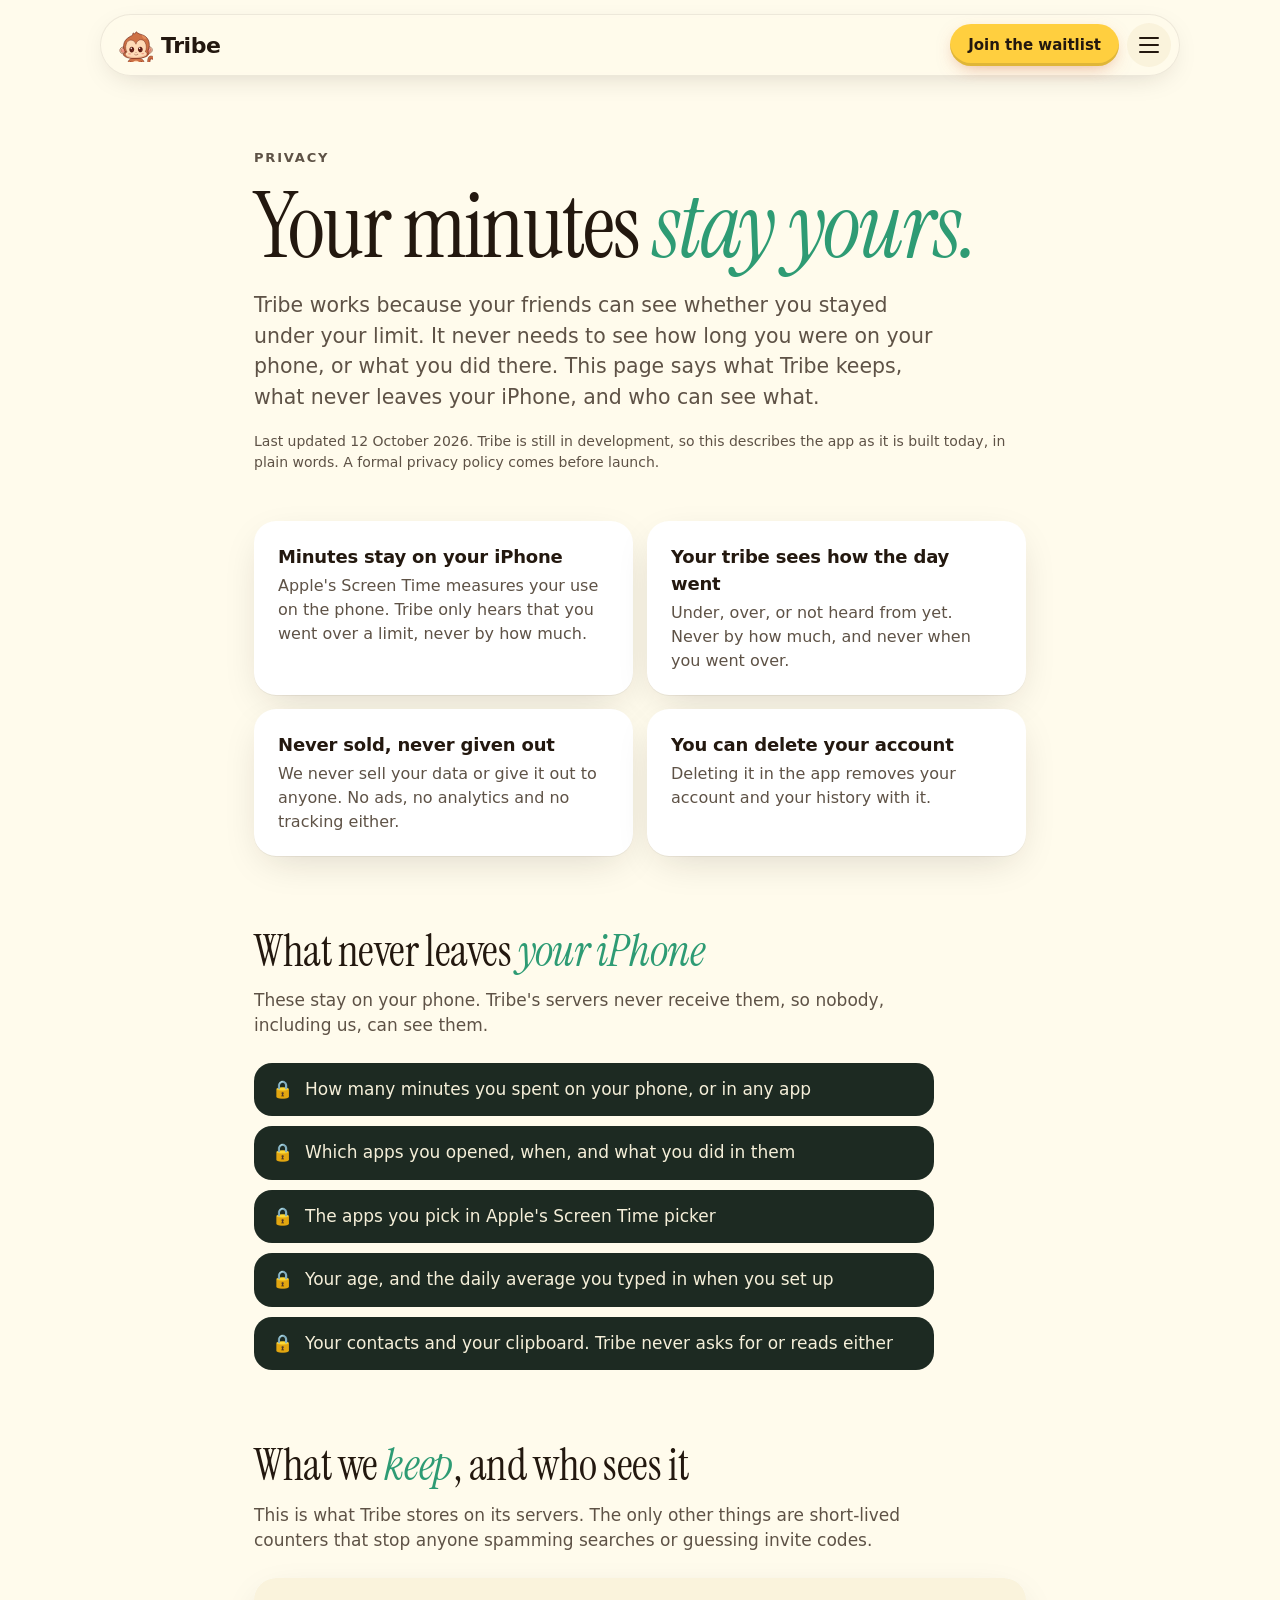
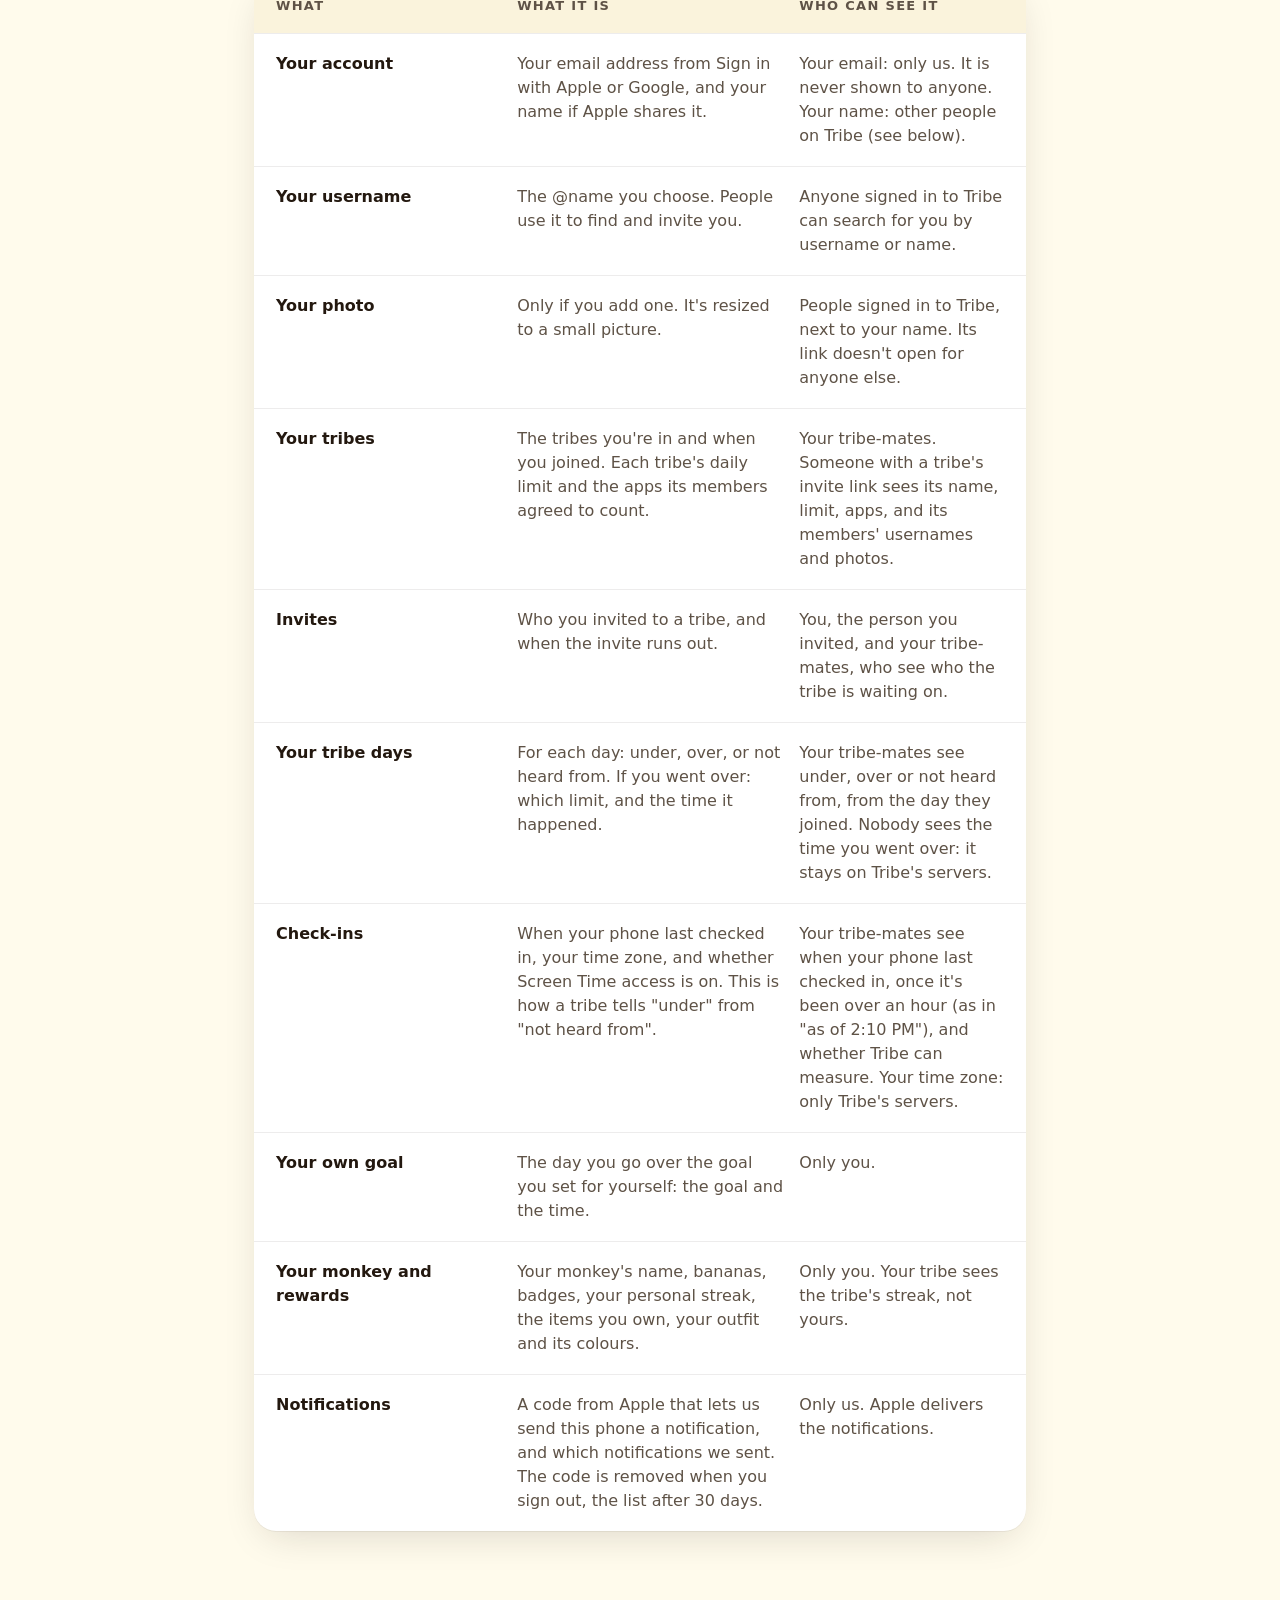
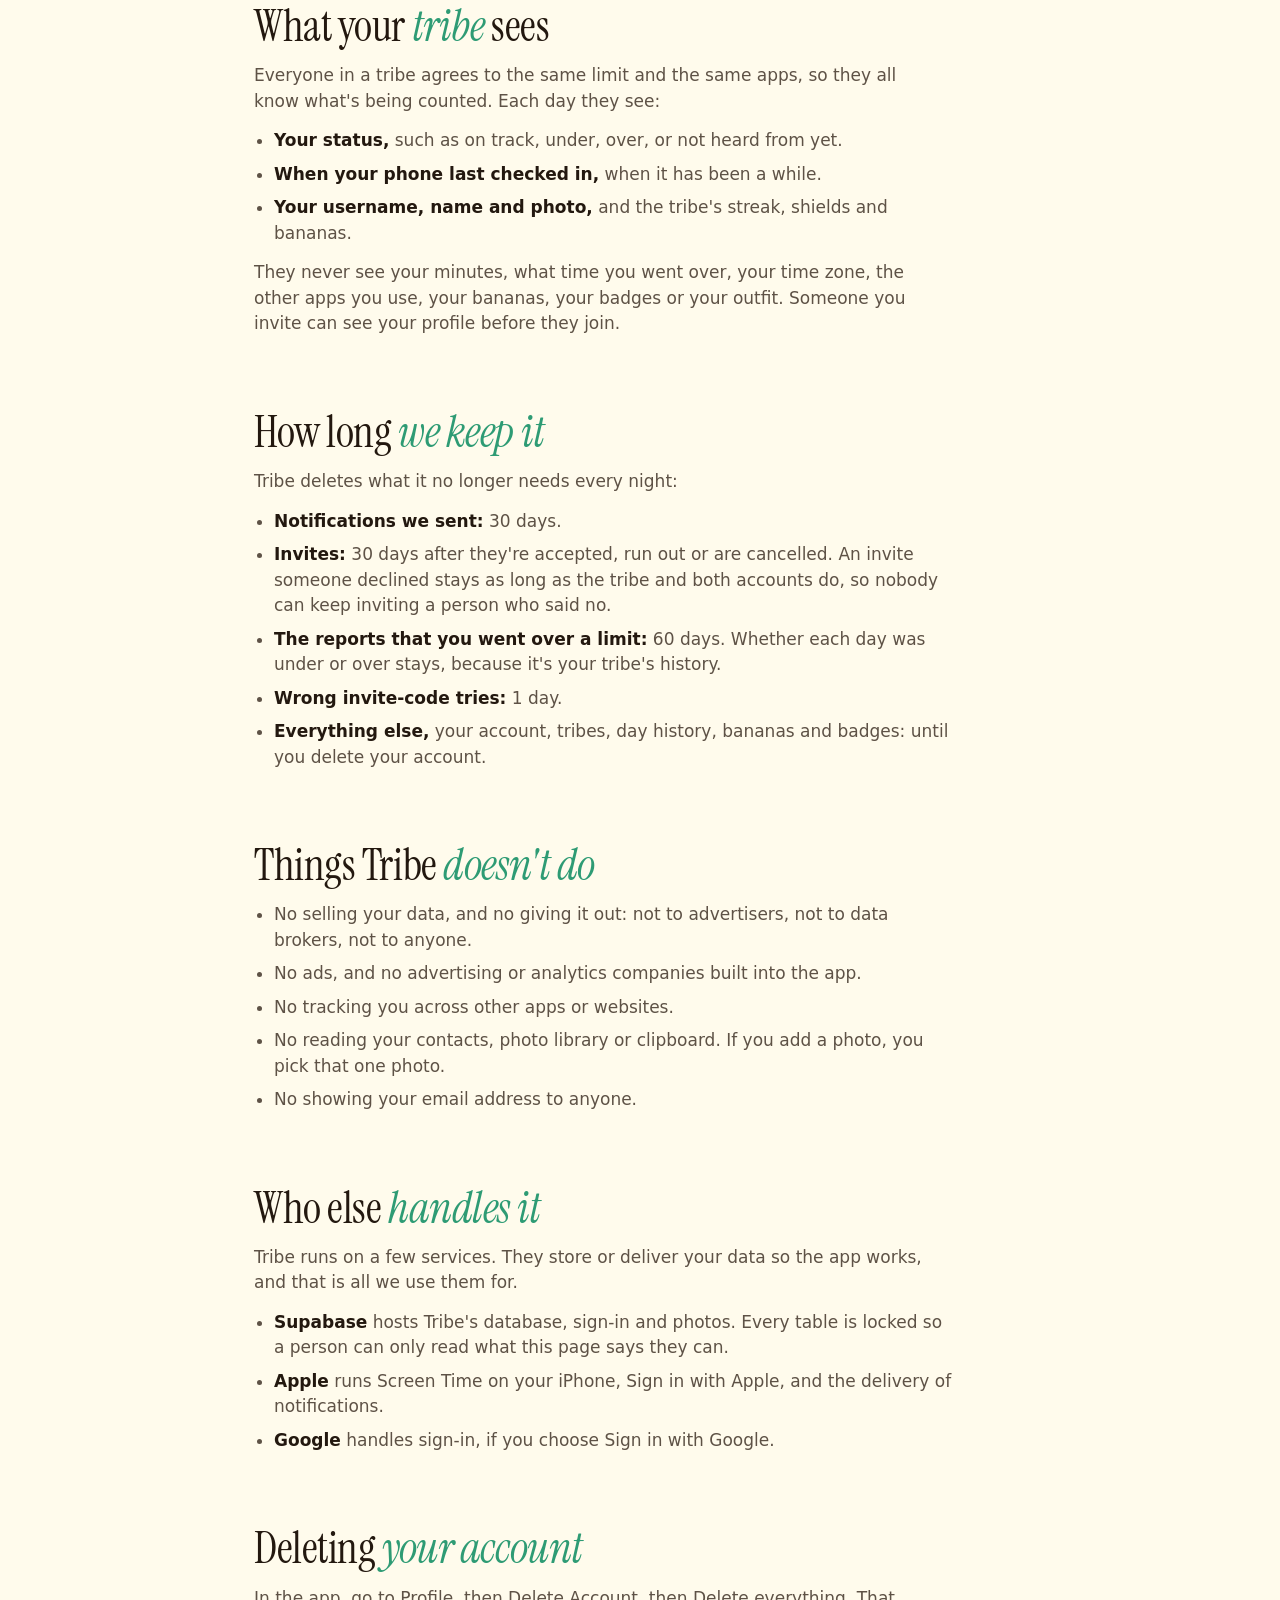
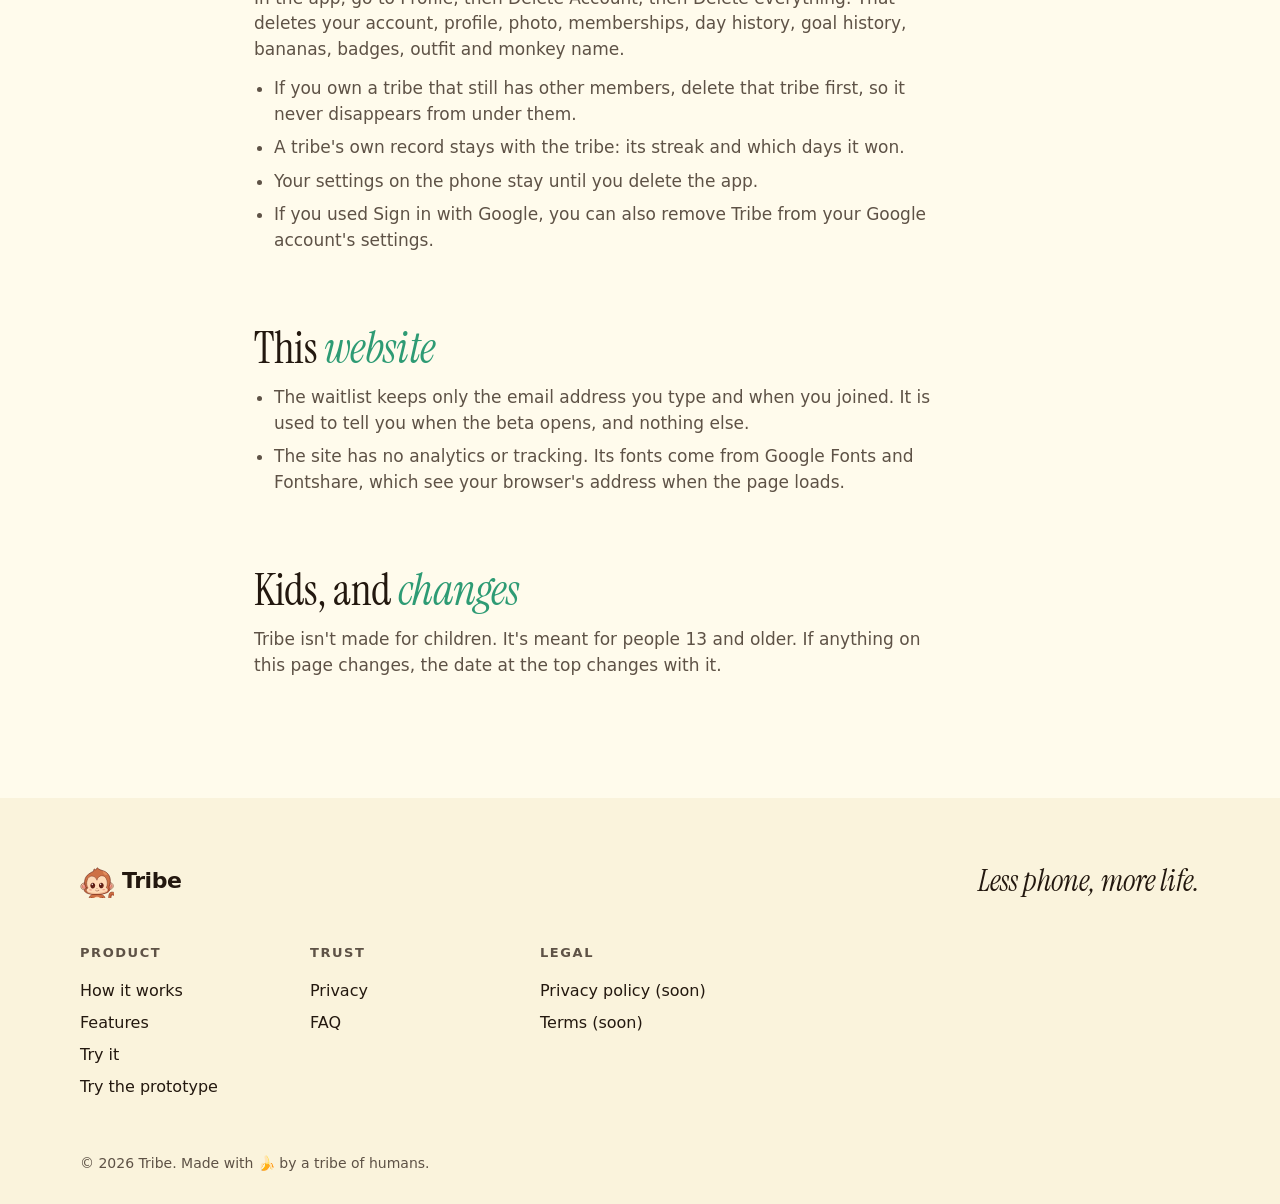
==== commit d178b15a: "Add "Try the prototype" links to the site A button under the hero, next to "Get early access", plus " ====
--- a/privacy.html
+++ b/privacy.html
@@ -35,6 +35,7 @@
     <div class="menu" id="site-menu" hidden>
       <a href="index.html#how">How it works</a>
       <a href="index.html#play">Try it</a>
+      <a href="prototype/">Try the prototype</a>
       <a href="index.html#faq">FAQ</a>
       <a href="privacy.html" aria-current="page">Privacy</a>
     </div>
@@ -237,7 +238,7 @@
       <p class="footer-tag">Less phone, more life.</p>
     </div>
     <div class="footer-cols">
-      <div><h4>Product</h4><a href="index.html#how">How it works</a><a href="index.html#features">Features</a><a href="index.html#play">Try it</a></div>
+      <div><h4>Product</h4><a href="index.html#how">How it works</a><a href="index.html#features">Features</a><a href="index.html#play">Try it</a><a href="prototype/">Try the prototype</a></div>
       <div><h4>Trust</h4><a href="privacy.html" aria-current="page">Privacy</a><a href="index.html#faq">FAQ</a></div>
       <div><h4>Legal</h4><a href="#" aria-disabled="true">Privacy policy (soon)</a><a href="#" aria-disabled="true">Terms (soon)</a></div>
     </div>
